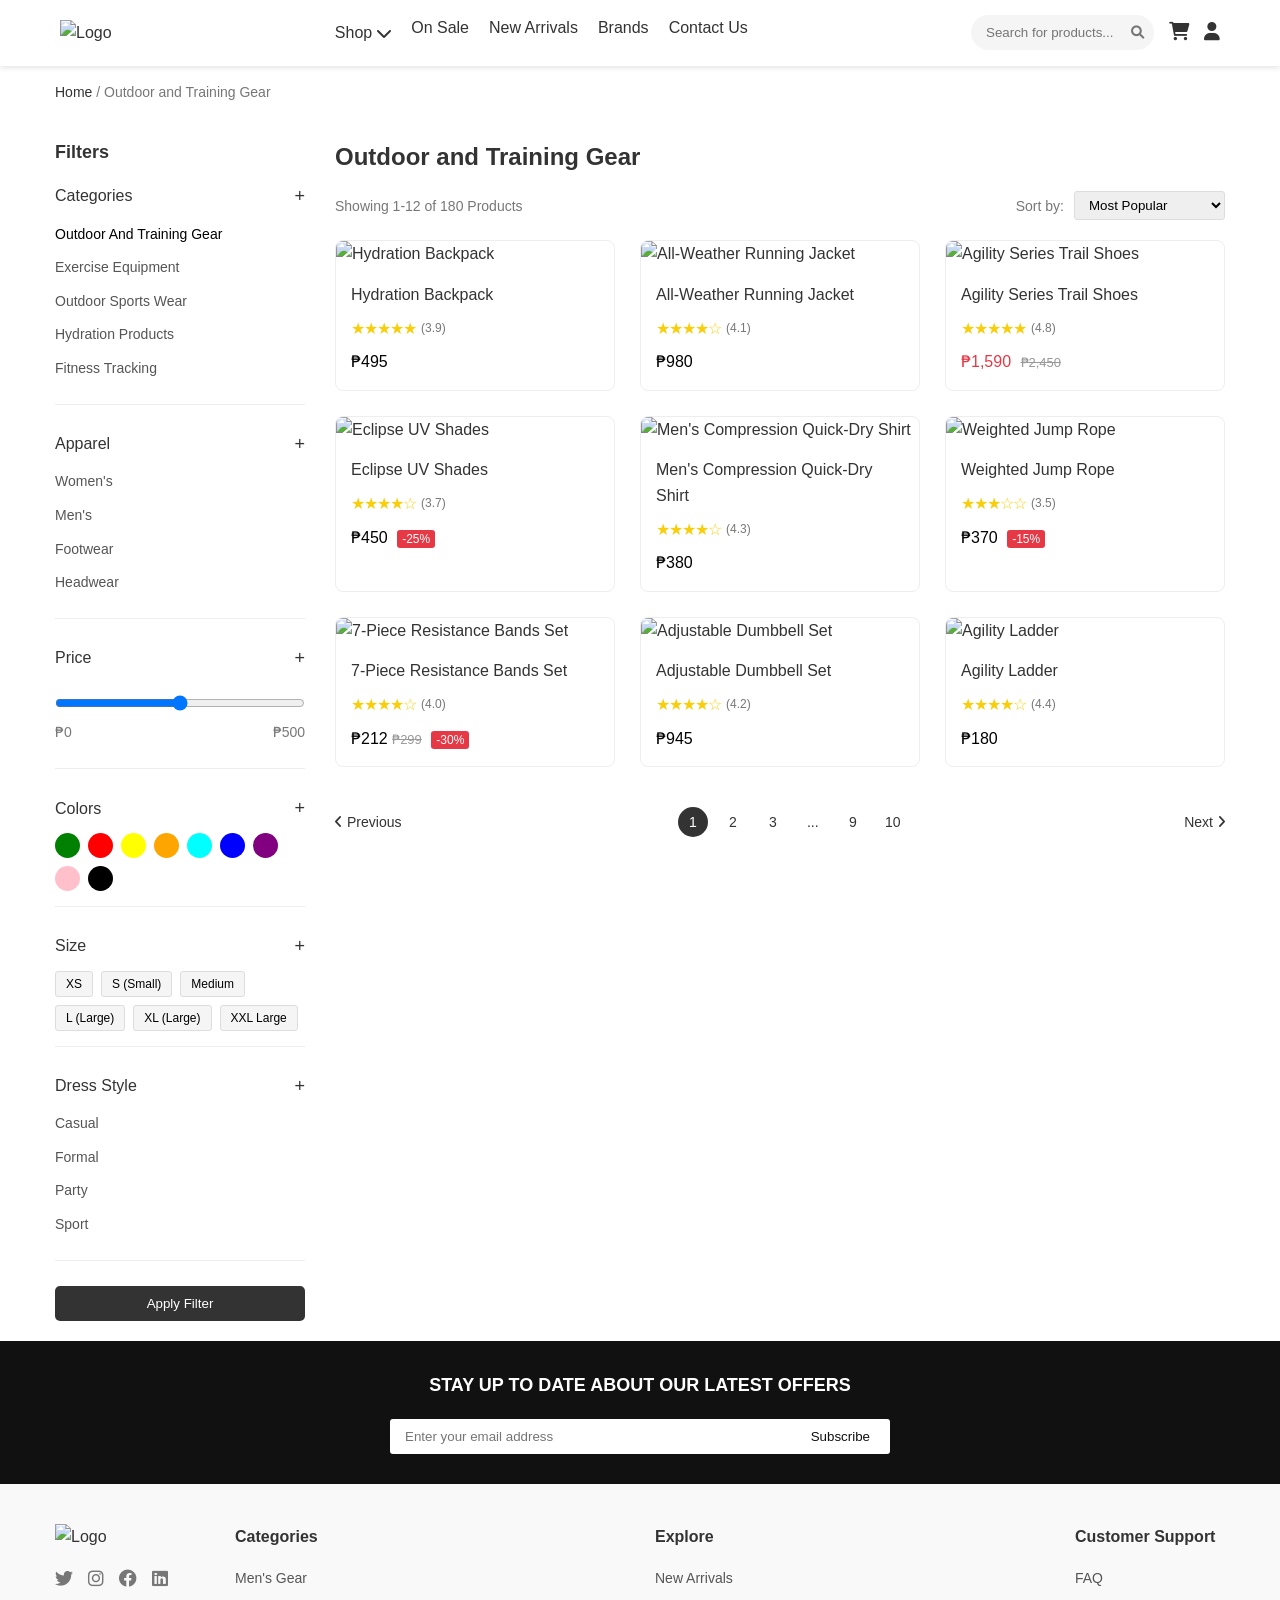
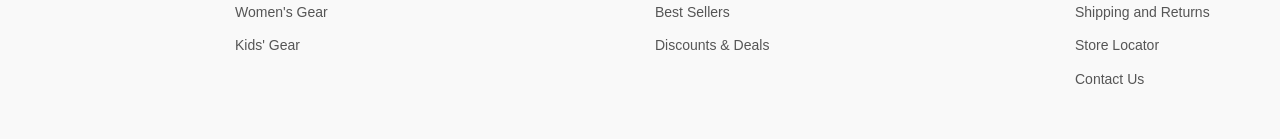
==== htdocs/Apparel.html @ 5fcaac5d "Initial commit" ====
<!DOCTYPE html>
<html lang="en">
<head>
  <meta charset="UTF-8">
  <meta name="viewport" content="width=device-width, initial-scale=1">
  <title>Outdoor and Training Gear</title>
  <link rel="stylesheet" href="Apparel.css">
  <link rel="stylesheet" href="https://cdnjs.cloudflare.com/ajax/libs/font-awesome/6.0.0/css/all.min.css">
</head>
<body>

<!-- Header -->
<header id="header-container">
  <div class="header-content">
    <div id="logo-container">
      <img src="Assets/1.png" alt="Logo" class="logo">
    </div>
    
    <nav class="main-nav">
      <ul>
        <li><a href="#" class="dropdown-toggle">Shop <i class="fas fa-chevron-down"></i></a></li>
        <li><a href="#">On Sale</a></li>
        <li><a href="#">New Arrivals</a></li>
        <li><a href="#">Brands</a></li>
        <li><a href="#">Contact Us</a></li>
      </ul>
    </nav>
    
    <div class="search-cart">
      <div class="search-box">
        <input type="text" placeholder="Search for products...">
        <button type="submit"><i class="fas fa-search"></i></button>
      </div>
      <div class="cart-account">
        <a href="#" class="cart-icon"><i class="fas fa-shopping-cart"></i></a>
        <a href="#" class="account-icon"><i class="fas fa-user"></i></a>
      </div>
    </div>
  </div>
</header>

<!-- Main Content Area -->
<div class="container">
  <!-- Breadcrumb -->
  <div class="breadcrumb">
    <a href="index.html">Home</a> / Outdoor and Training Gear
  </div>

  <div class="content-area">
    <!-- Sidebar with Filters -->
    <aside class="sidebar">
      <h3>Filters</h3>
      <div class="filter-section">
        <h4>Categories</h4>
        <ul>
          <li><a href="#" class="active">Outdoor And Training Gear</a></li>
          <li><a href="#">Exercise Equipment</a></li>
          <li><a href="#">Outdoor Sports Wear</a></li>
          <li><a href="#">Hydration Products</a></li>
          <li><a href="#">Fitness Tracking</a></li>
        </ul>
      </div>

      <div class="filter-section">
        <h4>Apparel</h4>
        <ul>
          <li><a href="#">Women's</a></li>
          <li><a href="#">Men's</a></li>
          <li><a href="#">Footwear</a></li>
          <li><a href="#">Headwear</a></li>
        </ul>
      </div>

      <div class="filter-section">
        <h4>Price</h4>
        <div class="price-slider">
          <input type="range" min="0" max="500" value="250" class="slider" id="priceRange">
          <div class="price-values">
            <span>₱0</span>
            <span>₱500</span>
          </div>
        </div>
      </div>

      <div class="filter-section">
        <h4>Colors</h4>
        <div class="color-options">
          <span class="color-circle" style="background-color: green;"></span>
          <span class="color-circle" style="background-color: red;"></span>
          <span class="color-circle" style="background-color: yellow;"></span>
          <span class="color-circle" style="background-color: orange;"></span>
          <span class="color-circle" style="background-color: cyan;"></span>
          <span class="color-circle" style="background-color: blue;"></span>
          <span class="color-circle" style="background-color: purple;"></span>
          <span class="color-circle" style="background-color: pink;"></span>
          <span class="color-circle" style="background-color: black;"></span>
        </div>
      </div>

      <div class="filter-section">
        <h4>Size</h4>
        <div class="size-options">
          <button class="size-btn">XS</button>
          <button class="size-btn">S (Small)</button>
          <button class="size-btn">Medium</button>
          <button class="size-btn">L (Large)</button>
          <button class="size-btn">XL (Large)</button>
          <button class="size-btn">XXL Large</button>
        </div>
      </div>

      <div class="filter-section">
        <h4>Dress Style</h4>
        <ul>
          <li><a href="#">Casual</a></li>
          <li><a href="#">Formal</a></li>
          <li><a href="#">Party</a></li>
          <li><a href="#">Sport</a></li>
        </ul>
      </div>

      <button class="apply-filter">Apply Filter</button>
    </aside>

    <!-- Main Products Section -->
    <div class="main-content">
      <div class="page-title">
        <h1>Outdoor and Training Gear</h1>
        <div class="sorting-options">
          <span>Showing 1-12 of 180 Products</span>
          <div class="sort-dropdown">
            <label>Sort by:</label>
            <select name="sort">
              <option value="popular">Most Popular</option>
              <option value="newest">Newest</option>
              <option value="price-low">Price: Low to High</option>
              <option value="price-high">Price: High to Low</option>
            </select>
          </div>
        </div>
      </div>

      <!-- Products Grid -->
      <div class="products-grid">
        <!-- Product 1 -->
        <div class="product-card">
          <img src="Assets/Hydro-Backpack.png" alt="Hydration Backpack">
          <div class="product-info">
            <h3>Hydration Backpack</h3>
            <div class="rating">
              <span class="stars">★★★★★</span>
              <span class="review-count">(3.9)</span>
            </div>
            <div class="price">₱495</div>
          </div>
        </div>
        
        <!-- Product 2 -->
        <div class="product-card">
          <img src="Assets/runningJacket.png" alt="All-Weather Running Jacket">
          <div class="product-info">
            <h3>All-Weather Running Jacket</h3>
            <div class="rating">
              <span class="stars">★★★★☆</span>
              <span class="review-count">(4.1)</span>
            </div>
            <div class="price">₱980</div>
          </div>
        </div>
        
        <!-- Product 3 -->
        <div class="product-card">
          <img src="Assets/Agility-Shoes.png" alt="Agility Series Trail Shoes">
          <div class="product-info">
            <h3>Agility Series Trail Shoes</h3>
            <div class="rating">
              <span class="stars">★★★★★</span>
              <span class="review-count">(4.8)</span>
            </div>
            <div class="price"><span class="sale-price">₱1,590</span> <span class="original-price">₱2,450</span></div>
          </div>
        </div>
        
        <!-- Product 4 -->
        <div class="product-card">
          <img src="Assets/Shades.png" alt="Eclipse UV Shades">
          <div class="product-info">
            <h3>Eclipse UV Shades</h3>
            <div class="rating">
              <span class="stars">★★★★☆</span>
              <span class="review-count">(3.7)</span>
            </div>
            <div class="price">₱450 <span class="discount">-25%</span></div>
          </div>
        </div>
        
        <!-- Product 5 -->
        <div class="product-card">
          <img src="Assets/Compression-Shirt.png" alt="Men's Compression Quick-Dry Shirt">
          <div class="product-info">
            <h3>Men's Compression Quick-Dry Shirt</h3>
            <div class="rating">
              <span class="stars">★★★★☆</span>
              <span class="review-count">(4.3)</span>
            </div>
            <div class="price">₱380</div>
          </div>
        </div>
        
        <!-- Product 6 -->
        <div class="product-card">
          <img src="Assets/Jump-rope.png" alt="Weighted Jump Rope">
          <div class="product-info">
            <h3>Weighted Jump Rope</h3>
            <div class="rating">
              <span class="stars">★★★☆☆</span>
              <span class="review-count">(3.5)</span>
            </div>
            <div class="price">₱370 <span class="discount">-15%</span></div>
          </div>
        </div>
        
        <!-- Product 7 -->
        <div class="product-card">
          <img src="Assets/Resistance-Bands.png" alt="7-Piece Resistance Bands Set">
          <div class="product-info">
            <h3>7-Piece Resistance Bands Set</h3>
            <div class="rating">
              <span class="stars">★★★★☆</span>
              <span class="review-count">(4.0)</span>
            </div>
            <div class="price">₱212 <span class="original-price">₱299</span> <span class="discount">-30%</span></div>
          </div>
        </div>
        
        <!-- Product 8 -->
        <div class="product-card">
          <img src="Assets/Adjustable-Dumbbell.png" alt="Adjustable Dumbbell Set">
          <div class="product-info">
            <h3>Adjustable Dumbbell Set</h3>
            <div class="rating">
              <span class="stars">★★★★☆</span>
              <span class="review-count">(4.2)</span>
            </div>
            <div class="price">₱945</div>
          </div>
        </div>
        
        <!-- Product 9 -->
        <div class="product-card">
          <img src="Assets/Agility-Ladder.png" alt="Agility Ladder">
          <div class="product-info">
            <h3>Agility Ladder</h3>
            <div class="rating">
              <span class="stars">★★★★☆</span>
              <span class="review-count">(4.4)</span>
            </div>
            <div class="price">₱180</div>
          </div>
        </div>
      </div>

      <!-- Pagination -->
      <div class="pagination">
        <a href="#" class="prev-page"><i class="fas fa-angle-left"></i> Previous</a>
        <div class="page-numbers">
          <a href="#" class="active">1</a>
          <a href="#">2</a>
          <a href="#">3</a>
          <a href="#">...</a>
          <a href="#">9</a>
          <a href="#">10</a>
        </div>
        <a href="#" class="next-page">Next <i class="fas fa-angle-right"></i></a>
      </div>
    </div>
  </div>
</div>

<!-- Newsletter Section -->
<div class="newsletter-section">
  <div class="newsletter-content">
    <h2>STAY UP TO DATE ABOUT OUR LATEST OFFERS</h2>
    <div class="newsletter-form">
      <input type="email" placeholder="Enter your email address">
      <button type="submit">Subscribe</button>
    </div>
  </div>
</div>

<!-- Footer -->
<footer>
  <div class="footer-content">
    <div class="footer-logo">
      <img src="Assets/1.png" alt="Logo" class="logo">
      <div class="social-icons">
        <a href="#"><i class="fab fa-twitter"></i></a>
        <a href="#"><i class="fab fa-instagram"></i></a>
        <a href="#"><i class="fab fa-facebook"></i></a>
        <a href="#"><i class="fab fa-linkedin"></i></a>
      </div>
    </div>
    
    <div class="footer-links">
      <div class="footer-column">
        <h3>Categories</h3>
        <ul>
          <li><a href="#">Men's Gear</a></li>
          <li><a href="#">Women's Gear</a></li>
          <li><a href="#">Kids' Gear</a></li>
        </ul>
      </div>
      
      <div class="footer-column">
        <h3>Explore</h3>
        <ul>
          <li><a href="#">New Arrivals</a></li>
          <li><a href="#">Best Sellers</a></li>
          <li><a href="#">Discounts & Deals</a></li>
        </ul>
      </div>
      
      <div class="footer-column">
        <h3>Customer Support</h3>
        <ul>
          <li><a href="#">FAQ</a></li>
          <li><a href="#">Shipping and Returns</a></li>
          <li><a href="#">Store Locator</a></li>
          <li><a href="#">Contact Us</a></li>
        </ul>
      </div>
    </div>
  </div>
</footer>

<script>
// Add your JavaScript here
const logo = document.getElementById('logo-container');
logo.addEventListener('click', function(event) {
  event.preventDefault();
  window.location.href = 'index.html';
});
</script>

</body>
</html>
---- htdocs/Apparel.css ----
/* Global Styles */
* {
    margin: 0;
    padding: 0;
    box-sizing: border-box;
  }
  
  body {
    font-family: Arial, sans-serif;
    color: #333;
    background-color: #fff;
    line-height: 1.6;
  }
  
  a {
    text-decoration: none;
    color: #333;
  }
  
  ul {
    list-style: none;
  }
  
  img {
    max-width: 100%;
  }
  
  .container {
    max-width: 1200px;
    margin: 0 auto;
    padding: 0 15px;
  }
  
  /* Header Styles */
  #header-container {
    background-color: #fff;
    box-shadow: 0 2px 5px rgba(0,0,0,0.1);
    position: sticky;
    top: 0;
    z-index: 100;
  }
  
  .header-content {
    display: flex;
    justify-content: space-between;
    align-items: center;
    padding: 15px 20px;
    max-width: 1200px;
    margin: 0 auto;
  }
  
  .logo {
    height: 30px;
  }
  
  .main-nav ul {
    display: flex;
    gap: 20px;
  }
  
  .main-nav a {
    padding: 5px 0;
    font-weight: 500;
    transition: color 0.3s;
  }
  
  .main-nav a:hover {
    color: #777;
  }
  
  .dropdown-toggle {
    display: flex;
    align-items: center;
    gap: 5px;
  }
  
  .search-cart {
    display: flex;
    align-items: center;
    gap: 15px;
  }
  
  .search-box {
    display: flex;
    background-color: #f5f5f5;
    border-radius: 20px;
    padding: 5px 10px;
  }
  
  .search-box input {
    border: none;
    background: transparent;
    padding: 5px;
    outline: none;
    width: 150px;
  }
  
  .search-box button {
    background: none;
    border: none;
    cursor: pointer;
    color: #777;
  }
  
  .cart-account {
    display: flex;
    gap: 15px;
  }
  
  .cart-icon, .account-icon {
    font-size: 18px;
    color: #333;
  }
  
  /* Breadcrumb */
  .breadcrumb {
    padding: 15px 0;
    font-size: 14px;
    color: #777;
  }
  
  .breadcrumb a {
    color: #333;
  }
  
  /* Content Area */
  .content-area {
    display: flex;
    gap: 30px;
    padding: 20px 0;
  }
  
  /* Sidebar */
  .sidebar {
    width: 250px;
    flex-shrink: 0;
  }
  
  .sidebar h3 {
    margin-bottom: 15px;
    font-size: 18px;
    font-weight: 600;
  }
  
  .filter-section {
    margin-bottom: 25px;
    border-bottom: 1px solid #eee;
    padding-bottom: 15px;
  }
  
  .filter-section h4 {
    margin-bottom: 10px;
    font-weight: 500;
    font-size: 16px;
    display: flex;
    justify-content: space-between;
    align-items: center;
  }
  
  .filter-section h4::after {
    content: '+';
    font-size: 18px;
  }
  
  .filter-section ul li {
    margin-bottom: 8px;
  }
  
  .filter-section a {
    color: #555;
    font-size: 14px;
    transition: color 0.2s;
  }
  
  .filter-section a:hover, .filter-section a.active {
    color: #000;
  }
  
  .price-slider {
    padding: 10px 0;
  }
  
  .slider {
    width: 100%;
    margin-bottom: 10px;
  }
  
  .price-values {
    display: flex;
    justify-content: space-between;
    font-size: 14px;
    color: #777;
  }
  
  .color-options {
    display: flex;
    flex-wrap: wrap;
    gap: 8px;
    margin-top: 10px;
  }
  
  .color-circle {
    width: 25px;
    height: 25px;
    border-radius: 50%;
    cursor: pointer;
  }
  
  .size-options {
    display: flex;
    flex-wrap: wrap;
    gap: 8px;
    margin-top: 10px;
  }
  
  .size-btn {
    padding: 5px 10px;
    background: #f5f5f5;
    border: 1px solid #ddd;
    border-radius: 3px;
    cursor: pointer;
    font-size: 12px;
    transition: all 0.2s;
  }
  
  .size-btn:hover {
    background: #e5e5e5;
  }
  
  .apply-filter {
    width: 100%;
    padding: 10px;
    background: #333;
    color: white;
    border: none;
    border-radius: 5px;
    cursor: pointer;
    font-weight: 500;
    transition: background 0.3s;
  }
  
  .apply-filter:hover {
    background: #000;
  }
  
  /* Main Content */
  .main-content {
    flex-grow: 1;
  }
  
  .page-title {
    margin-bottom: 20px;
  }
  
  .page-title h1 {
    margin-bottom: 15px;
    font-size: 24px;
    font-weight: 600;
  }
  
  .sorting-options {
    display: flex;
    justify-content: space-between;
    align-items: center;
    font-size: 14px;
    color: #777;
  }
  
  .sort-dropdown {
    display: flex;
    align-items: center;
    gap: 10px;
  }
  
  .sort-dropdown select {
    padding: 5px 10px;
    border: 1px solid #ddd;
    border-radius: 3px;
    outline: none;
  }
  
  /* Products Grid */
  .products-grid {
    display: grid;
    grid-template-columns: repeat(3, 1fr);
    gap: 25px;
    margin-bottom: 40px;
  }
  
  .product-card {
    border: 1px solid #eee;
    border-radius: 8px;
    overflow: hidden;
    transition: transform 0.3s, box-shadow 0.3s;
  }
  
  .product-card:hover {
    transform: translateY(-5px);
    box-shadow: 0 5px 15px rgba(0,0,0,0.1);
  }
  
  .product-card img {
    width: 100%;
    height: 180px;
    object-fit: cover;
  }
  
  .product-info {
    padding: 15px;
  }
  
  .product-info h3 {
    font-size: 16px;
    margin-bottom: 8px;
    font-weight: 500;
  }
  
  .rating {
    display: flex;
    align-items: center;
    gap: 5px;
    margin-bottom: 8px;
  }
  
  .stars {
    color: #f8ce0b;
    letter-spacing: -1px;
  }
  
  .review-count {
    font-size: 12px;
    color: #777;
  }
  
  .price {
    font-weight: 500;
    color: #000;
  }
  
  .sale-price {
    color: #e63946;
    margin-right: 5px;
  }
  
  .original-price {
    text-decoration: line-through;
    color: #999;
    font-size: 13px;
  }
  
  .discount {
    background: #e63946;
    color: white;
    padding: 2px 5px;
    border-radius: 3px;
    font-size: 12px;
    margin-left: 5px;
  }
  
  /* Pagination */
  .pagination {
    display: flex;
    justify-content: space-between;
    align-items: center;
    margin-top: 30px;
  }
  
  .page-numbers {
    display: flex;
    gap: 10px;
  }
  
  .page-numbers a {
    display: flex;
    align-items: center;
    justify-content: center;
    width: 30px;
    height: 30px;
    border-radius: 50%;
    font-size: 14px;
    transition: all 0.2s;
  }
  
  .page-numbers a:hover, .page-numbers a.active {
    background: #333;
    color: white;
  }
  
  .prev-page, .next-page {
    display: flex;
    align-items: center;
    gap: 5px;
    font-size: 14px;
    transition: color 0.2s;
  }
  
  .prev-page:hover, .next-page:hover {
    color: #777;
  }
  
  /* Newsletter Section */
  .newsletter-section {
    background-color: #111;
    color: white;
    padding: 30px 0;
  }
  
  .newsletter-content {
    max-width: 1200px;
    margin: 0 auto;
    text-align: center;
    padding: 0 15px;
  }
  
  .newsletter-content h2 {
    font-size: 18px;
    font-weight: 600;
    margin-bottom: 20px;
    text-transform: uppercase;
  }
  
  .newsletter-form {
    display: flex;
    justify-content: center;
    max-width: 500px;
    margin: 0 auto;
  }
  
  .newsletter-form input {
    flex-grow: 1;
    padding: 10px 15px;
    border: none;
    outline: none;
    border-radius: 3px 0 0 3px;
  }
  
  .newsletter-form button {
    padding: 10px 20px;
    background: white;
    color: #111;
    border: none;
    border-radius: 0 3px 3px 0;
    cursor: pointer;
    font-weight: 500;
    transition: background 0.3s;
  }
  
  .newsletter-form button:hover {
    background: #f5f5f5;
  }
  
  /* Footer */
  footer {
    background-color: #f9f9f9;
    padding: 40px 0;
  }
  
  .footer-content {
    max-width: 1200px;
    margin: 0 auto;
    display: flex;
    flex-wrap: wrap;
    gap: 30px;
    padding: 0 15px;
  }
  
  .footer-logo {
    width: 150px;
  }
  
  .social-icons {
    display: flex;
    gap: 15px;
    margin-top: 15px;
  }
  
  .social-icons a {
    font-size: 18px;
    color: #777;
    transition: color 0.2s;
  }
  
  .social-icons a:hover {
    color: #333;
  }
  
  .footer-links {
    display: flex;
    flex-grow: 1;
    justify-content: space-between;
    flex-wrap: wrap;
  }
  
  .footer-column {
    min-width: 150px;
  }
  
  .footer-column h3 {
    font-size: 16px;
    margin-bottom: 15px;
    font-weight: 600;
  }
  
  .footer-column ul li {
    margin-bottom: 8px;
  }
  
  .footer-column a {
    color: #555;
    font-size: 14px;
    transition: color 0.2s;
  }
  
  .footer-column a:hover {
    color: #000;
  }
  
  /* Responsive Styles */
  @media (max-width: 992px) {
    .products-grid {
      grid-template-columns: repeat(2, 1fr);
    }
  }
  
  @media (max-width: 768px) {
    .content-area {
      flex-direction: column;
    }
    
    .sidebar {
      width: 100%;
      margin-bottom: 30px;
    }
  }
  
  @media (max-width: 576px) {
    .products-grid {
      grid-template-columns: 1fr;
    }
    
    .header-content {
      flex-wrap: wrap;
    }
    
    .main-nav {
      order: 3;
      width: 100%;
      margin-top: 15px;
    }
    
    .main-nav ul {
      justify-content: space-between;
    }
  }
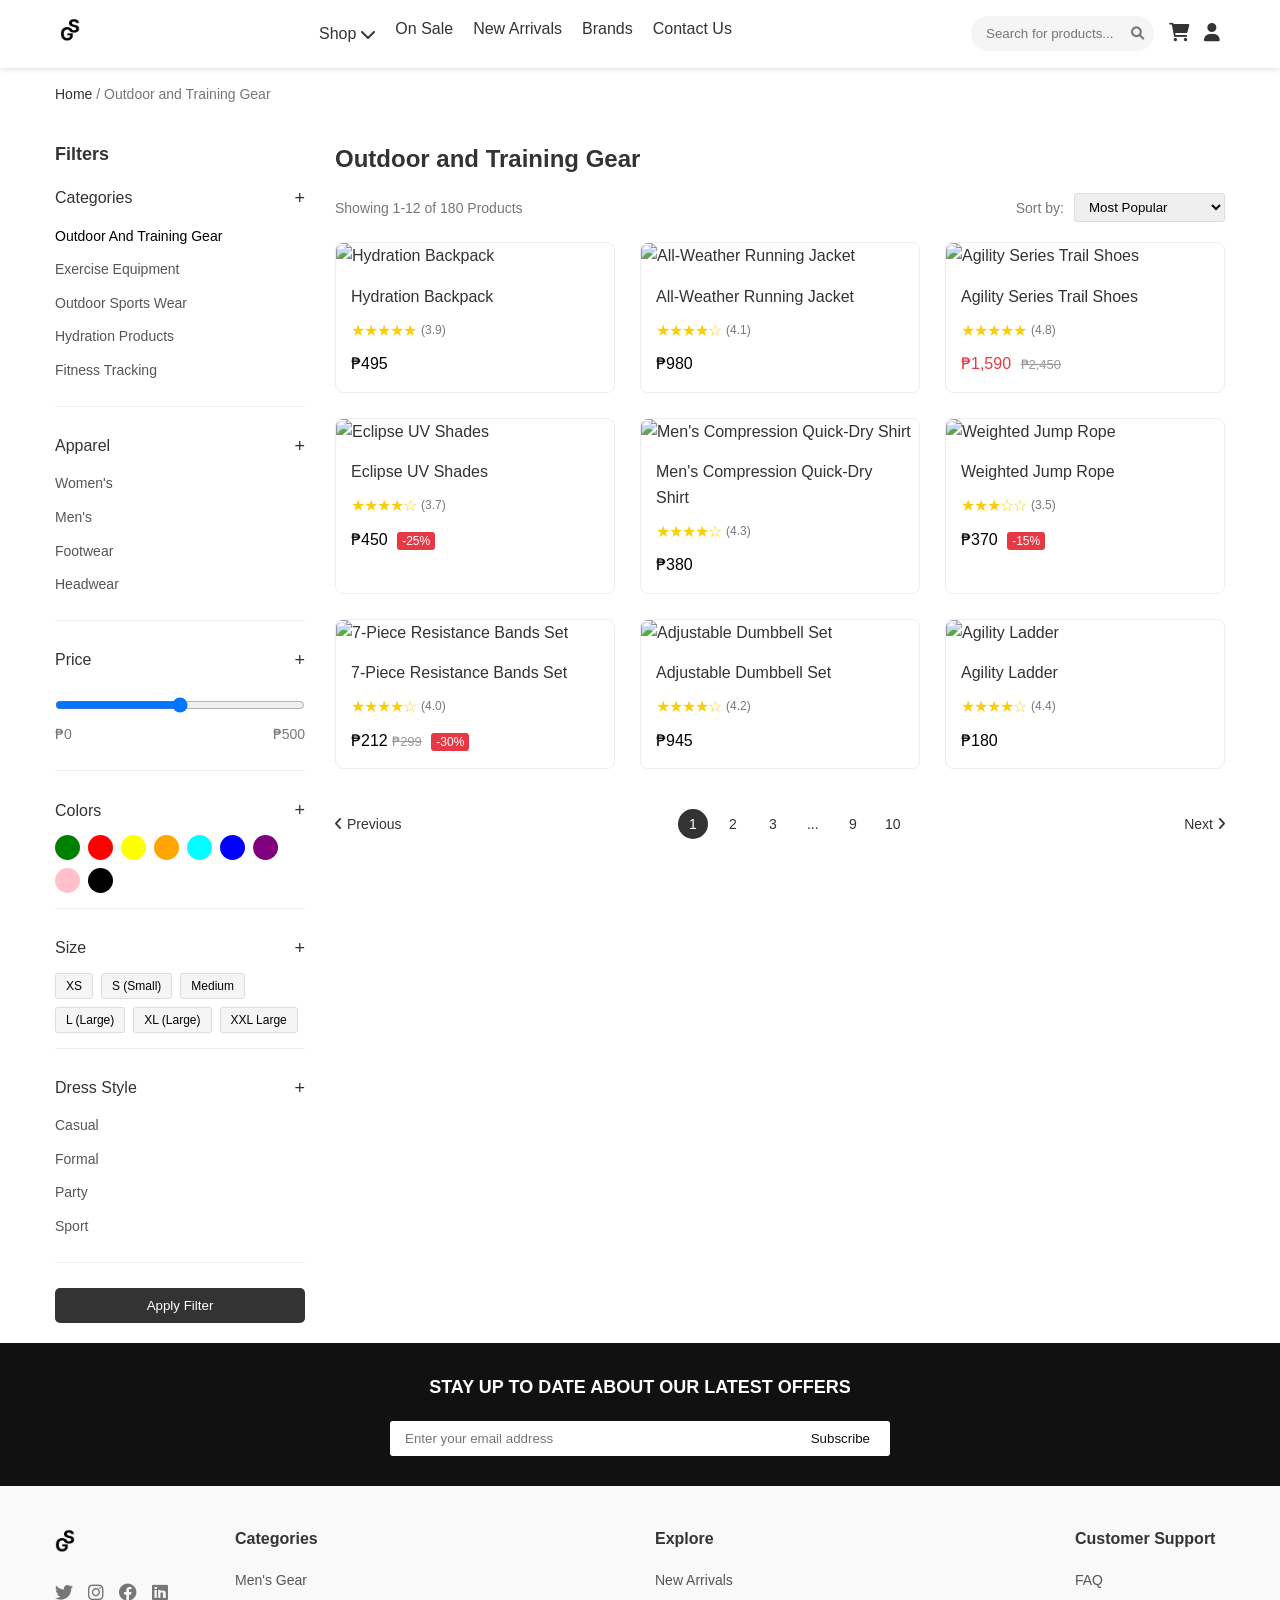
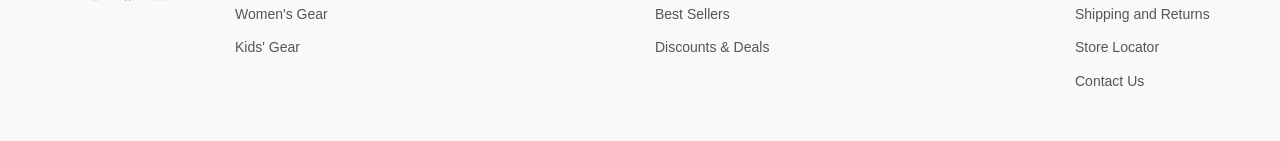
==== commit 9de7ec15: "fix" ====
--- a/htdocs/Apparel.html
+++ b/htdocs/Apparel.html
@@ -13,27 +13,27 @@
 <header id="header-container">
   <div class="header-content">
     <div id="logo-container">
-      <img src="Assets/1.png" alt="Logo" class="logo">
+      <img src="assets/Logo.png" alt="Gear Summit Logo" class="logo logo-image">
     </div>
     
     <nav class="main-nav">
       <ul>
-        <li><a href="#" class="dropdown-toggle">Shop <i class="fas fa-chevron-down"></i></a></li>
-        <li><a href="#">On Sale</a></li>
-        <li><a href="#">New Arrivals</a></li>
-        <li><a href="#">Brands</a></li>
-        <li><a href="#">Contact Us</a></li>
+        <li><a href="Apparel.html" class="dropdown-toggle">Shop <i class="fas fa-chevron-down"></i></a></li>
+        <li><a href="Product.html">On Sale</a></li>
+        <li><a href="Product.html">New Arrivals</a></li>
+        <li><a href="Product.html">Brands</a></li>
+        <li><a href="contact.html">Contact Us</a></li>
       </ul>
     </nav>
     
     <div class="search-cart">
       <div class="search-box">
-        <input type="text" placeholder="Search for products...">
-        <button type="submit"><i class="fas fa-search"></i></button>
+        <input type="text" placeholder="Search for products..." aria-label="Search products">
+        <button type="submit" class="search-button" aria-label="Search products" title="Search products"><i class="fas fa-search"></i></button>
       </div>
       <div class="cart-account">
-        <a href="#" class="cart-icon"><i class="fas fa-shopping-cart"></i></a>
-        <a href="#" class="account-icon"><i class="fas fa-user"></i></a>
+        <a href="cartpage.html" class="cart-icon" aria-label="View cart" title="View cart"><i class="fas fa-shopping-cart"></i></a>
+        <a href="signup.html" class="account-icon" aria-label="Open account page" title="Open account page"><i class="fas fa-user"></i></a>
       </div>
     </div>
   </div>
@@ -74,7 +74,7 @@
       <div class="filter-section">
         <h4>Price</h4>
         <div class="price-slider">
-          <input type="range" min="0" max="500" value="250" class="slider" id="priceRange">
+          <input type="range" min="0" max="500" value="250" class="slider" id="priceRange" aria-label="Price range filter" title="Price range filter">
           <div class="price-values">
             <span>₱0</span>
             <span>₱500</span>
@@ -85,15 +85,15 @@
       <div class="filter-section">
         <h4>Colors</h4>
         <div class="color-options">
-          <span class="color-circle" style="background-color: green;"></span>
-          <span class="color-circle" style="background-color: red;"></span>
-          <span class="color-circle" style="background-color: yellow;"></span>
-          <span class="color-circle" style="background-color: orange;"></span>
-          <span class="color-circle" style="background-color: cyan;"></span>
-          <span class="color-circle" style="background-color: blue;"></span>
-          <span class="color-circle" style="background-color: purple;"></span>
-          <span class="color-circle" style="background-color: pink;"></span>
-          <span class="color-circle" style="background-color: black;"></span>
+          <span class="color-circle color-green"></span>
+          <span class="color-circle color-red"></span>
+          <span class="color-circle color-yellow"></span>
+          <span class="color-circle color-orange"></span>
+          <span class="color-circle color-cyan"></span>
+          <span class="color-circle color-blue"></span>
+          <span class="color-circle color-purple"></span>
+          <span class="color-circle color-pink"></span>
+          <span class="color-circle color-black"></span>
         </div>
       </div>
 
@@ -130,7 +130,7 @@
           <span>Showing 1-12 of 180 Products</span>
           <div class="sort-dropdown">
             <label>Sort by:</label>
-            <select name="sort">
+            <select name="sort" aria-label="Sort products" title="Sort products">
               <option value="popular">Most Popular</option>
               <option value="newest">Newest</option>
               <option value="price-low">Price: Low to High</option>
@@ -292,12 +292,12 @@
 <footer>
   <div class="footer-content">
     <div class="footer-logo">
-      <img src="Assets/1.png" alt="Logo" class="logo">
+      <img src="assets/Logo.png" alt="Logo" class="logo logo-image">
       <div class="social-icons">
-        <a href="#"><i class="fab fa-twitter"></i></a>
-        <a href="#"><i class="fab fa-instagram"></i></a>
-        <a href="#"><i class="fab fa-facebook"></i></a>
-        <a href="#"><i class="fab fa-linkedin"></i></a>
+        <a href="#" aria-label="Twitter" title="Twitter"><i class="fab fa-twitter"></i></a>
+        <a href="#" aria-label="Instagram" title="Instagram"><i class="fab fa-instagram"></i></a>
+        <a href="#" aria-label="Facebook" title="Facebook"><i class="fab fa-facebook"></i></a>
+        <a href="#" aria-label="LinkedIn" title="LinkedIn"><i class="fab fa-linkedin"></i></a>
       </div>
     </div>
     
@@ -305,28 +305,28 @@
       <div class="footer-column">
         <h3>Categories</h3>
         <ul>
-          <li><a href="#">Men's Gear</a></li>
-          <li><a href="#">Women's Gear</a></li>
-          <li><a href="#">Kids' Gear</a></li>
+          <li><a href="Apparel.html">Men's Gear</a></li>
+          <li><a href="Apparel.html">Women's Gear</a></li>
+          <li><a href="Apparel.html">Kids' Gear</a></li>
         </ul>
       </div>
       
       <div class="footer-column">
         <h3>Explore</h3>
         <ul>
-          <li><a href="#">New Arrivals</a></li>
-          <li><a href="#">Best Sellers</a></li>
-          <li><a href="#">Discounts & Deals</a></li>
+          <li><a href="Product.html">New Arrivals</a></li>
+          <li><a href="Product.html">Best Sellers</a></li>
+          <li><a href="Product.html">Discounts &amp; Deals</a></li>
         </ul>
       </div>
       
       <div class="footer-column">
         <h3>Customer Support</h3>
         <ul>
-          <li><a href="#">FAQ</a></li>
-          <li><a href="#">Shipping and Returns</a></li>
-          <li><a href="#">Store Locator</a></li>
-          <li><a href="#">Contact Us</a></li>
+          <li><a href="contact.html">FAQ</a></li>
+          <li><a href="contact.html">Shipping and Returns</a></li>
+          <li><a href="contact.html">Store Locator</a></li>
+          <li><a href="contact.html">Contact Us</a></li>
         </ul>
       </div>
     </div>
--- a/htdocs/Apparel.css
+++ b/htdocs/Apparel.css
@@ -204,6 +204,26 @@
     height: 25px;
     border-radius: 50%;
     cursor: pointer;
+  }
+
+  .color-green { background-color: green; }
+  .color-red { background-color: red; }
+  .color-yellow { background-color: yellow; }
+  .color-orange { background-color: orange; }
+  .color-cyan { background-color: cyan; }
+  .color-blue { background-color: blue; }
+  .color-purple { background-color: purple; }
+  .color-pink { background-color: pink; }
+  .color-black { background-color: black; }
+
+  .search-button {
+    background: none;
+    border: none;
+    cursor: pointer;
+  }
+
+  .logo-image {
+    height: 30px;
   }
   
   .size-options {
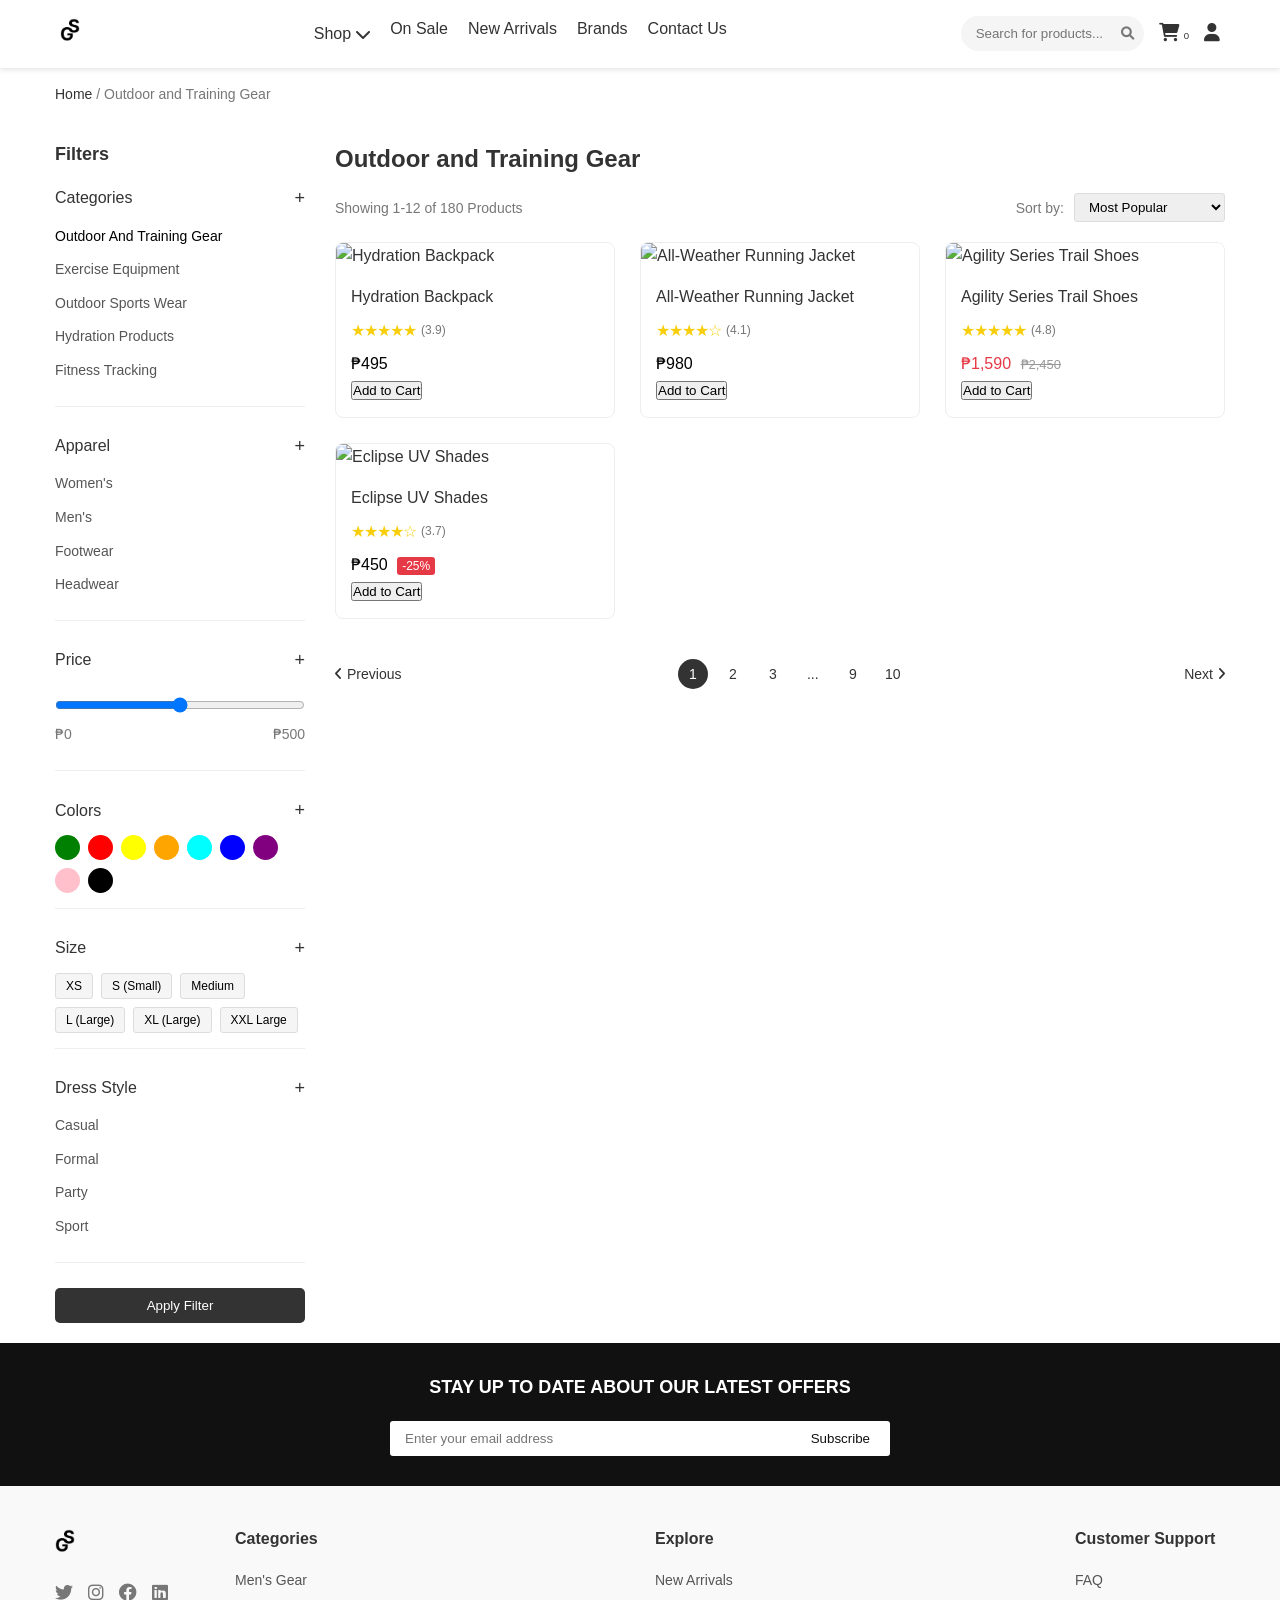
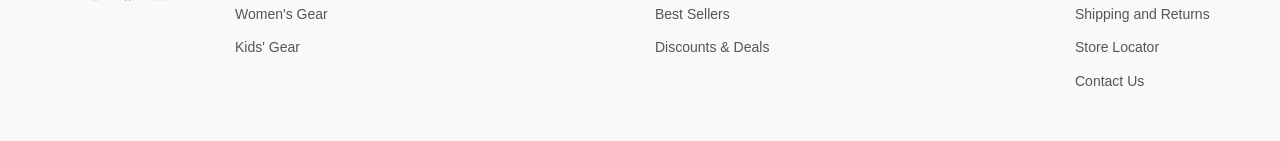
==== commit 0c9fcb9e: "can be deployed" ====
--- a/htdocs/Apparel.html
+++ b/htdocs/Apparel.html
@@ -32,7 +32,10 @@
         <button type="submit" class="search-button" aria-label="Search products" title="Search products"><i class="fas fa-search"></i></button>
       </div>
       <div class="cart-account">
-        <a href="cartpage.html" class="cart-icon" aria-label="View cart" title="View cart"><i class="fas fa-shopping-cart"></i></a>
+        <a href="cartpage.php" class="cart-icon position-relative" aria-label="View cart" title="View cart">
+          <i class="fas fa-shopping-cart"></i>
+          <span id="cartBadge" class="position-absolute top-0 start-100 translate-middle badge rounded-pill bg-danger" style="font-size: 0.6rem;">0</span>
+        </a>
         <a href="signup.html" class="account-icon" aria-label="Open account page" title="Open account page"><i class="fas fa-user"></i></a>
       </div>
     </div>
@@ -143,7 +146,7 @@
       <!-- Products Grid -->
       <div class="products-grid">
         <!-- Product 1 -->
-        <div class="product-card">
+        <div class="product-card" data-product-id="1" data-name="Hydration Backpack" data-image="assets/hydration.png" data-price="495">
           <img src="Assets/Hydro-Backpack.png" alt="Hydration Backpack">
           <div class="product-info">
             <h3>Hydration Backpack</h3>
@@ -152,11 +155,12 @@
               <span class="review-count">(3.9)</span>
             </div>
             <div class="price">₱495</div>
+            <button class="add-to-cart btn btn-sm btn-primary mt-2">Add to Cart</button>
           </div>
         </div>
         
         <!-- Product 2 -->
-        <div class="product-card">
+        <div class="product-card" data-product-id="2" data-name="All-Weather Running Jacket" data-image="assets/runningJacket.png" data-price="980">
           <img src="Assets/runningJacket.png" alt="All-Weather Running Jacket">
           <div class="product-info">
             <h3>All-Weather Running Jacket</h3>
@@ -165,11 +169,12 @@
               <span class="review-count">(4.1)</span>
             </div>
             <div class="price">₱980</div>
+            <button class="add-to-cart btn btn-sm btn-primary mt-2">Add to Cart</button>
           </div>
         </div>
         
         <!-- Product 3 -->
-        <div class="product-card">
+        <div class="product-card" data-product-id="3" data-name="Agility Series Trail Shoes" data-image="assets/Agility-Shoes.png" data-price="1590">
           <img src="Assets/Agility-Shoes.png" alt="Agility Series Trail Shoes">
           <div class="product-info">
             <h3>Agility Series Trail Shoes</h3>
@@ -178,11 +183,12 @@
               <span class="review-count">(4.8)</span>
             </div>
             <div class="price"><span class="sale-price">₱1,590</span> <span class="original-price">₱2,450</span></div>
+            <button class="add-to-cart btn btn-sm btn-primary mt-2">Add to Cart</button>
           </div>
         </div>
         
         <!-- Product 4 -->
-        <div class="product-card">
+        <div class="product-card" data-product-id="4" data-name="Eclipse UV Shades" data-image="assets/Shades.png" data-price="450">
           <img src="Assets/Shades.png" alt="Eclipse UV Shades">
           <div class="product-info">
             <h3>Eclipse UV Shades</h3>
@@ -191,71 +197,7 @@
               <span class="review-count">(3.7)</span>
             </div>
             <div class="price">₱450 <span class="discount">-25%</span></div>
-          </div>
-        </div>
-        
-        <!-- Product 5 -->
-        <div class="product-card">
-          <img src="Assets/Compression-Shirt.png" alt="Men's Compression Quick-Dry Shirt">
-          <div class="product-info">
-            <h3>Men's Compression Quick-Dry Shirt</h3>
-            <div class="rating">
-              <span class="stars">★★★★☆</span>
-              <span class="review-count">(4.3)</span>
-            </div>
-            <div class="price">₱380</div>
-          </div>
-        </div>
-        
-        <!-- Product 6 -->
-        <div class="product-card">
-          <img src="Assets/Jump-rope.png" alt="Weighted Jump Rope">
-          <div class="product-info">
-            <h3>Weighted Jump Rope</h3>
-            <div class="rating">
-              <span class="stars">★★★☆☆</span>
-              <span class="review-count">(3.5)</span>
-            </div>
-            <div class="price">₱370 <span class="discount">-15%</span></div>
-          </div>
-        </div>
-        
-        <!-- Product 7 -->
-        <div class="product-card">
-          <img src="Assets/Resistance-Bands.png" alt="7-Piece Resistance Bands Set">
-          <div class="product-info">
-            <h3>7-Piece Resistance Bands Set</h3>
-            <div class="rating">
-              <span class="stars">★★★★☆</span>
-              <span class="review-count">(4.0)</span>
-            </div>
-            <div class="price">₱212 <span class="original-price">₱299</span> <span class="discount">-30%</span></div>
-          </div>
-        </div>
-        
-        <!-- Product 8 -->
-        <div class="product-card">
-          <img src="Assets/Adjustable-Dumbbell.png" alt="Adjustable Dumbbell Set">
-          <div class="product-info">
-            <h3>Adjustable Dumbbell Set</h3>
-            <div class="rating">
-              <span class="stars">★★★★☆</span>
-              <span class="review-count">(4.2)</span>
-            </div>
-            <div class="price">₱945</div>
-          </div>
-        </div>
-        
-        <!-- Product 9 -->
-        <div class="product-card">
-          <img src="Assets/Agility-Ladder.png" alt="Agility Ladder">
-          <div class="product-info">
-            <h3>Agility Ladder</h3>
-            <div class="rating">
-              <span class="stars">★★★★☆</span>
-              <span class="review-count">(4.4)</span>
-            </div>
-            <div class="price">₱180</div>
+            <button class="add-to-cart btn btn-sm btn-primary mt-2">Add to Cart</button>
           </div>
         </div>
       </div>
@@ -340,6 +282,32 @@
   event.preventDefault();
   window.location.href = 'index.html';
 });
+
+// Load current cart count on page load
+fetch('get_cart_count.php')
+  .then(r => r.json())
+  .then(data => {
+    const badge = document.getElementById('cartBadge');
+    if (badge) badge.textContent = data.count || 0;
+  });
+
+// attach add-to-cart handlers
+document.querySelectorAll('.product-card .add-to-cart').forEach(btn => {
+  btn.addEventListener('click', function() {
+    const card = this.closest('.product-card');
+    const pid = card.getAttribute('data-product-id');
+    fetch('add_to_cart.php', {
+      method: 'POST',
+      headers: { 'Content-Type': 'application/x-www-form-urlencoded' },
+      body: new URLSearchParams({ product_id: pid, quantity: 1 })
+    }).then(r=>r.json()).then(data => {
+      if (data.success) {
+        const badge = document.getElementById('cartBadge');
+        if (badge) badge.textContent = (parseInt(badge.textContent)||0) + 1;
+      } else alert(data.message || 'Could not add to cart');
+    }).catch(()=>alert('Could not add to cart'));
+  });
+});
 </script>
 
 </body>
